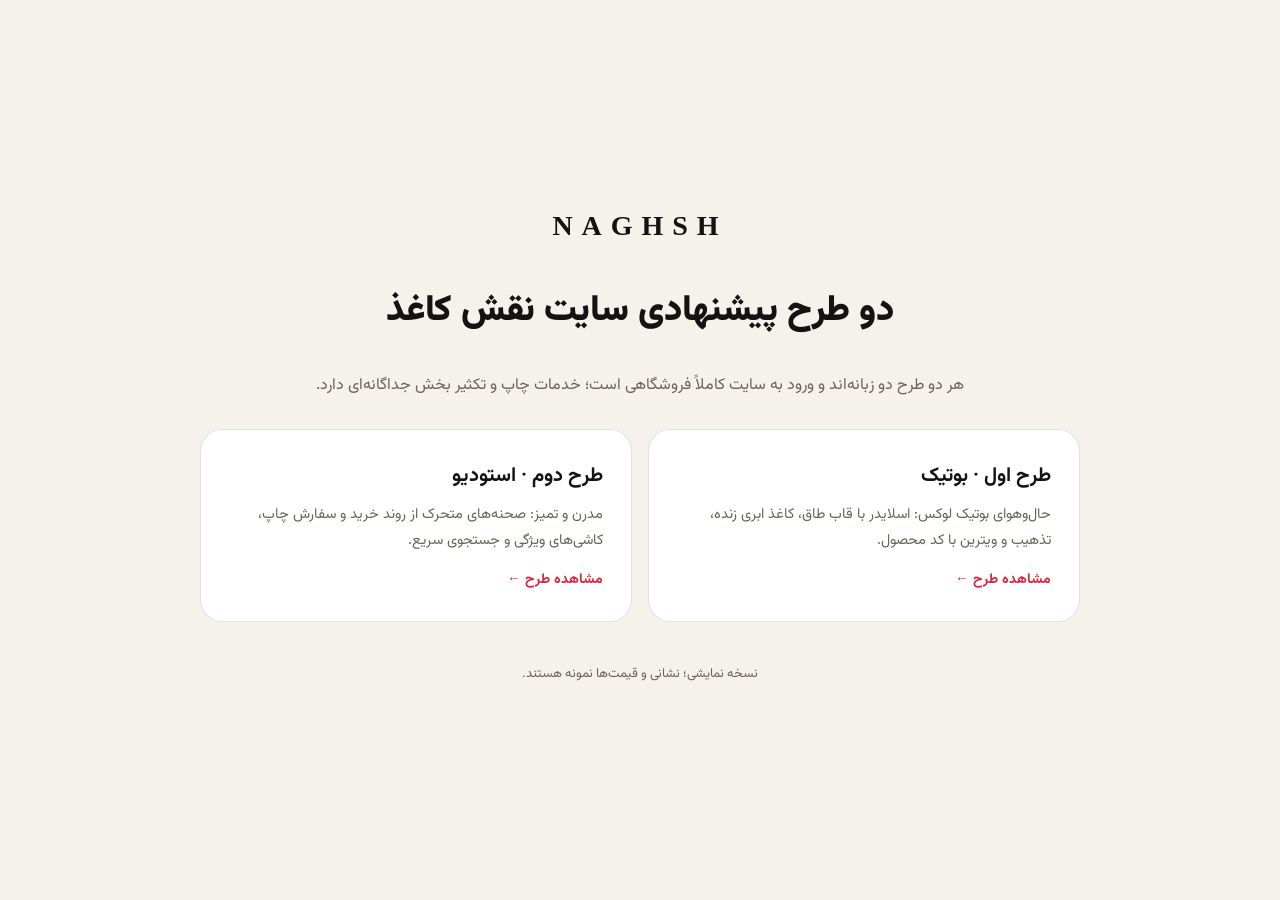
==== index.html @ 809c49b6 "Add NAGHSH website demo: two design directions Shop-first bilingual storefront in two versions, with" ====
<!doctype html>
<html lang="fa" dir="rtl">
<head>
<meta charset="utf-8">
<meta name="viewport" content="width=device-width, initial-scale=1">
<title>NAGHSH · دو طرح پیشنهادی</title>
<link rel="stylesheet" href="https://fonts.googleapis.com/css2?family=Vazirmatn:wght@400;700;900&display=swap">
<style>
:root{--bg:#F5F2EC;--ink:#141312;--ink-2:#6A645B;--line:rgba(20,19,18,.12);--red:#D7263D;--card:#fff}
@media (prefers-color-scheme:dark){:root{--bg:#12110F;--ink:#F2EEE7;--ink-2:#ABA398;--line:rgba(242,238,231,.12);--card:#1A1815}}
*{box-sizing:border-box}
body{margin:0;background:var(--bg);color:var(--ink);font-family:Vazirmatn,Tahoma,sans-serif;line-height:1.8;min-height:100vh;display:grid;place-items:center;padding:40px 16px}
main{width:min(880px,100%);display:grid;gap:28px}
.logo{font-family:Georgia,serif;font-weight:700;letter-spacing:.32em;font-size:28px;direction:ltr;text-align:center}
h1{margin:0;text-align:center;font-size:clamp(24px,4vw,36px);font-weight:900}
p.lede{margin:0;text-align:center;color:var(--ink-2)}
.cards{display:grid;grid-template-columns:1fr 1fr;gap:16px}
a.card{display:grid;gap:8px;padding:28px;border-radius:22px;background:var(--card);border:1px solid var(--line);color:inherit;text-decoration:none;transition:transform .2s,border-color .2s}
a.card:hover{transform:translateY(-3px);border-color:var(--red)}
a.card b{font-size:20px}
a.card span{color:var(--ink-2);font-size:14.5px}
a.card i{font-style:normal;color:var(--red);font-weight:700;font-size:14px;margin-top:6px}
.note{text-align:center;color:var(--ink-2);font-size:13px}
@media (max-width:640px){.cards{grid-template-columns:1fr}}
</style>
</head>
<body>
<main>
  <div class="logo">NAGHSH</div>
  <h1>دو طرح پیشنهادی سایت نقش کاغذ</h1>
  <p class="lede">هر دو طرح دو زبانه‌اند و ورود به سایت کاملاً فروشگاهی است؛ خدمات چاپ و تکثیر بخش جداگانه‌ای دارد.</p>
  <div class="cards">
    <a class="card" href="kaghazineh.html"><b>طرح اول · بوتیک</b><span>حال‌وهوای بوتیک لوکس: اسلایدر با قاب طاق، کاغذ ابری زنده، تذهیب و ویترین با کد محصول.</span><i>مشاهده طرح ←</i></a>
    <a class="card" href="naghsh-studio.html"><b>طرح دوم · استودیو</b><span>مدرن و تمیز: صحنه‌های متحرک از روند خرید و سفارش چاپ، کاشی‌های ویژگی و جستجوی سریع.</span><i>مشاهده طرح ←</i></a>
  </div>
  <p class="note">نسخه نمایشی؛ نشانی و قیمت‌ها نمونه هستند.</p>
</main>
</body>
</html>
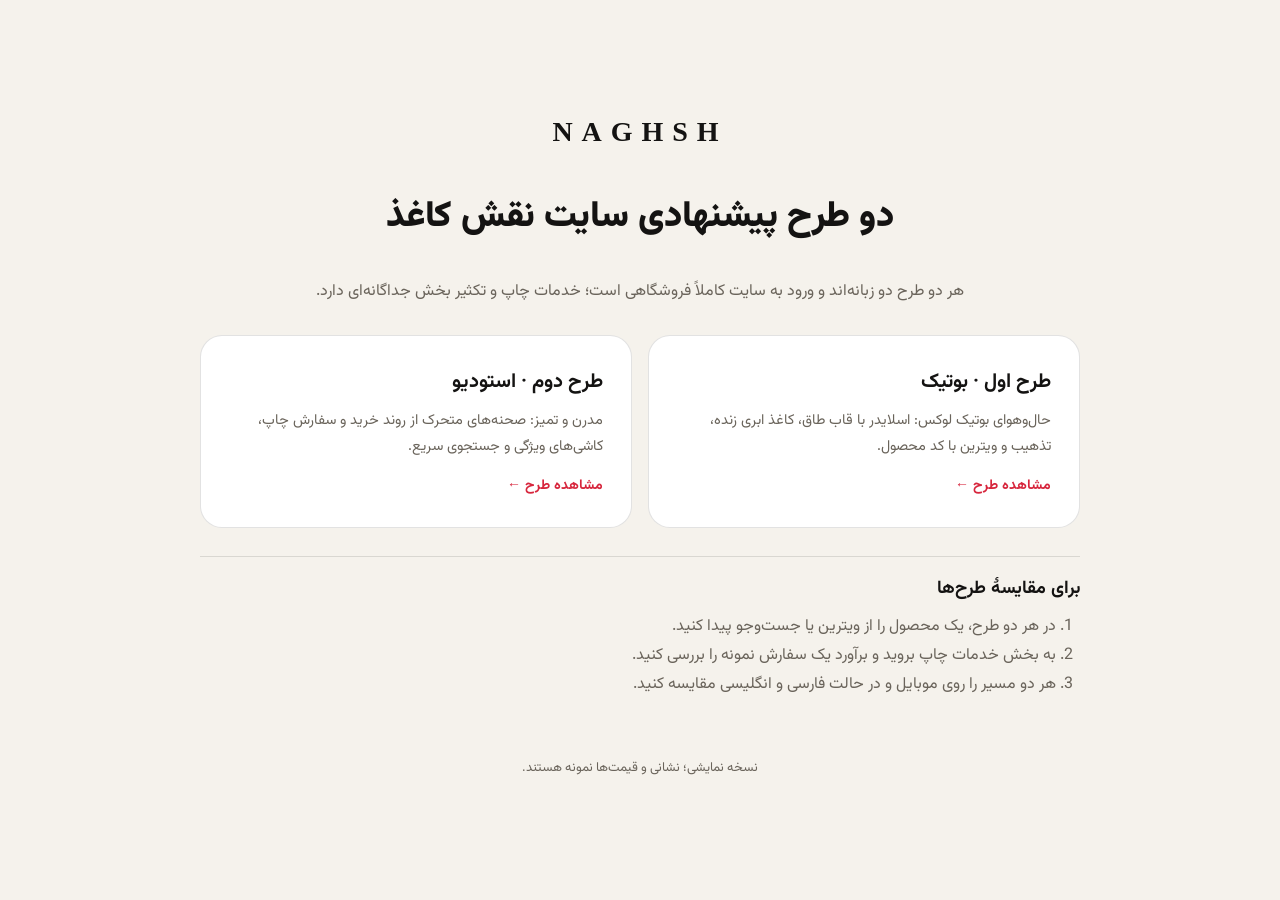
==== commit bebcd969: "Document both Naghsh concepts and improve the comparison landing page" ====
--- a/index.html
+++ b/index.html
@@ -3,6 +3,7 @@
 <head>
 <meta charset="utf-8">
 <meta name="viewport" content="width=device-width, initial-scale=1">
+<meta name="description" content="مقایسهٔ دو طرح پیشنهادی فروشگاه کاغذ و نوشت‌افزار نقش؛ دموی فروشگاه و خدمات چاپ.">
 <title>NAGHSH · دو طرح پیشنهادی</title>
 <link rel="stylesheet" href="https://fonts.googleapis.com/css2?family=Vazirmatn:wght@400;700;900&display=swap">
 <style>
@@ -16,10 +17,13 @@
 p.lede{margin:0;text-align:center;color:var(--ink-2)}
 .cards{display:grid;grid-template-columns:1fr 1fr;gap:16px}
 a.card{display:grid;gap:8px;padding:28px;border-radius:22px;background:var(--card);border:1px solid var(--line);color:inherit;text-decoration:none;transition:transform .2s,border-color .2s}
+a.card:focus-visible{outline:3px solid var(--red);outline-offset:4px}
 a.card:hover{transform:translateY(-3px);border-color:var(--red)}
+@media (prefers-reduced-motion:reduce){a.card{transition:none}a.card:hover{transform:none}}
 a.card b{font-size:20px}
 a.card span{color:var(--ink-2);font-size:14.5px}
 a.card i{font-style:normal;color:var(--red);font-weight:700;font-size:14px;margin-top:6px}
+.review{border-block-start:1px solid var(--line);padding-block:16px}.review h2{font-size:18px;margin:0 0 8px}.review ol{margin:0;padding-inline-start:24px;color:var(--ink-2)}
 .note{text-align:center;color:var(--ink-2);font-size:13px}
 @media (max-width:640px){.cards{grid-template-columns:1fr}}
 </style>
@@ -33,6 +37,14 @@
     <a class="card" href="kaghazineh.html"><b>طرح اول · بوتیک</b><span>حال‌وهوای بوتیک لوکس: اسلایدر با قاب طاق، کاغذ ابری زنده، تذهیب و ویترین با کد محصول.</span><i>مشاهده طرح ←</i></a>
     <a class="card" href="naghsh-studio.html"><b>طرح دوم · استودیو</b><span>مدرن و تمیز: صحنه‌های متحرک از روند خرید و سفارش چاپ، کاشی‌های ویژگی و جستجوی سریع.</span><i>مشاهده طرح ←</i></a>
   </div>
+  <section class="review" aria-labelledby="review-title">
+    <h2 id="review-title">برای مقایسهٔ طرح‌ها</h2>
+    <ol>
+      <li>در هر دو طرح، یک محصول را از ویترین یا جست‌وجو پیدا کنید.</li>
+      <li>به بخش خدمات چاپ بروید و برآورد یک سفارش نمونه را بررسی کنید.</li>
+      <li>هر دو مسیر را روی موبایل و در حالت فارسی و انگلیسی مقایسه کنید.</li>
+    </ol>
+  </section>
   <p class="note">نسخه نمایشی؛ نشانی و قیمت‌ها نمونه هستند.</p>
 </main>
 </body>
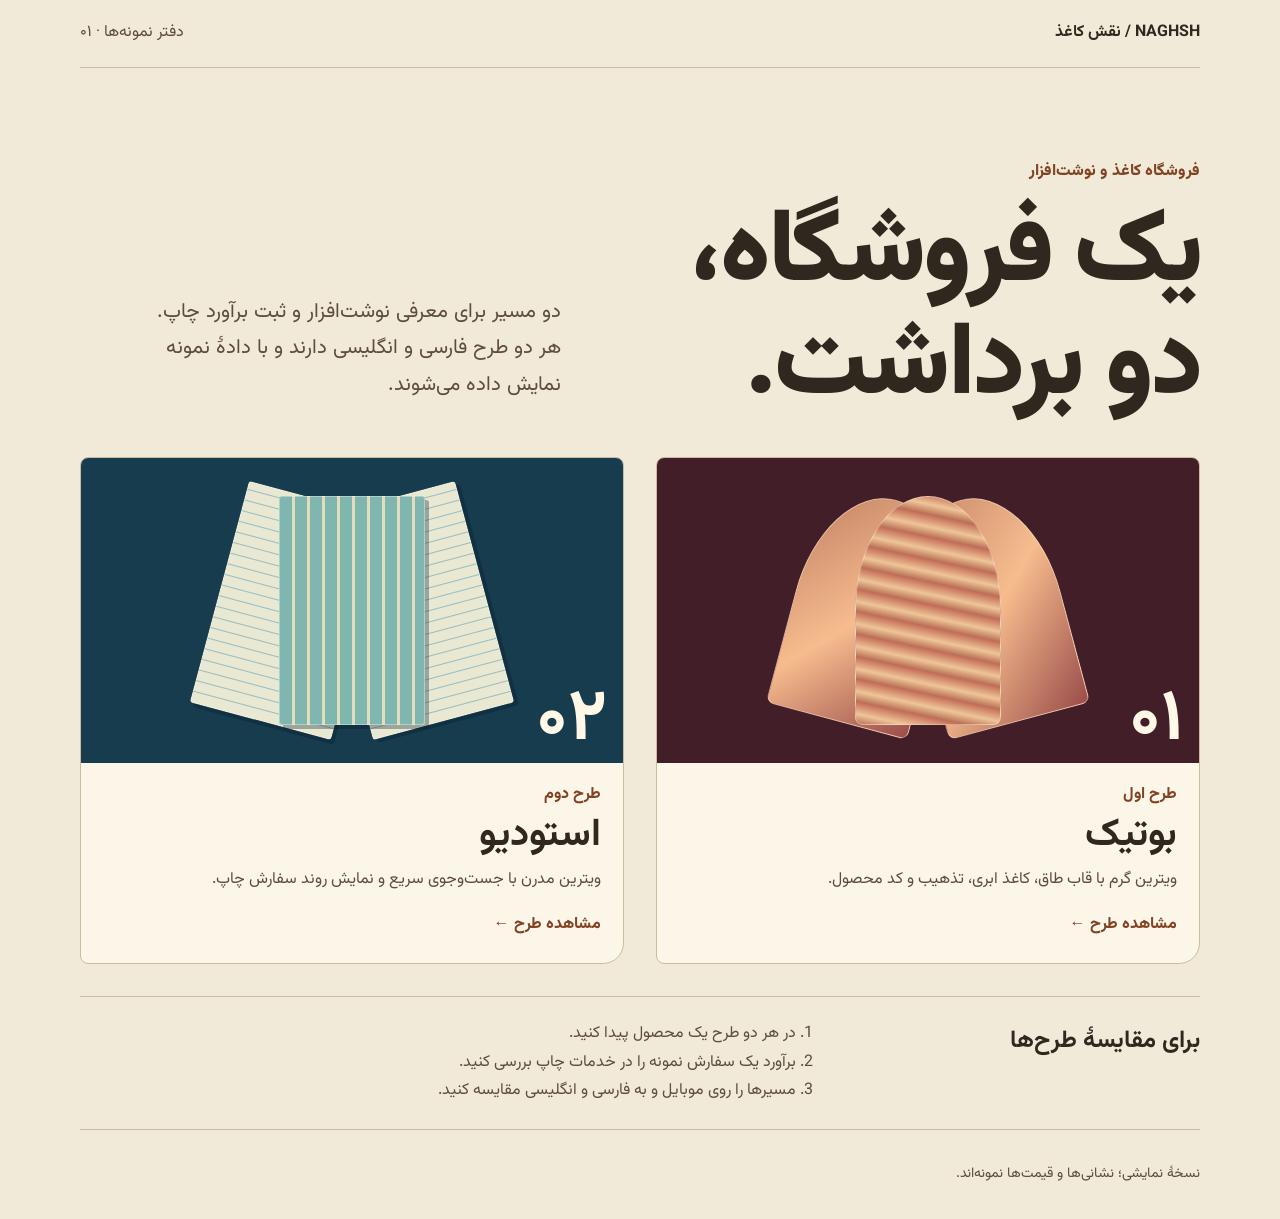
==== commit ce145add: "Redesign project website and unify typography with Vazirmatn" ====
--- a/index.html
+++ b/index.html
@@ -1,51 +1,10 @@
 <!doctype html>
-<html lang="fa" dir="rtl">
-<head>
-<meta charset="utf-8">
-<meta name="viewport" content="width=device-width, initial-scale=1">
-<meta name="description" content="مقایسهٔ دو طرح پیشنهادی فروشگاه کاغذ و نوشت‌افزار نقش؛ دموی فروشگاه و خدمات چاپ.">
-<title>NAGHSH · دو طرح پیشنهادی</title>
-<link rel="stylesheet" href="https://fonts.googleapis.com/css2?family=Vazirmatn:wght@400;700;900&display=swap">
-<style>
-:root{--bg:#F5F2EC;--ink:#141312;--ink-2:#6A645B;--line:rgba(20,19,18,.12);--red:#D7263D;--card:#fff}
-@media (prefers-color-scheme:dark){:root{--bg:#12110F;--ink:#F2EEE7;--ink-2:#ABA398;--line:rgba(242,238,231,.12);--card:#1A1815}}
-*{box-sizing:border-box}
-body{margin:0;background:var(--bg);color:var(--ink);font-family:Vazirmatn,Tahoma,sans-serif;line-height:1.8;min-height:100vh;display:grid;place-items:center;padding:40px 16px}
-main{width:min(880px,100%);display:grid;gap:28px}
-.logo{font-family:Georgia,serif;font-weight:700;letter-spacing:.32em;font-size:28px;direction:ltr;text-align:center}
-h1{margin:0;text-align:center;font-size:clamp(24px,4vw,36px);font-weight:900}
-p.lede{margin:0;text-align:center;color:var(--ink-2)}
-.cards{display:grid;grid-template-columns:1fr 1fr;gap:16px}
-a.card{display:grid;gap:8px;padding:28px;border-radius:22px;background:var(--card);border:1px solid var(--line);color:inherit;text-decoration:none;transition:transform .2s,border-color .2s}
-a.card:focus-visible{outline:3px solid var(--red);outline-offset:4px}
-a.card:hover{transform:translateY(-3px);border-color:var(--red)}
-@media (prefers-reduced-motion:reduce){a.card{transition:none}a.card:hover{transform:none}}
-a.card b{font-size:20px}
-a.card span{color:var(--ink-2);font-size:14.5px}
-a.card i{font-style:normal;color:var(--red);font-weight:700;font-size:14px;margin-top:6px}
-.review{border-block-start:1px solid var(--line);padding-block:16px}.review h2{font-size:18px;margin:0 0 8px}.review ol{margin:0;padding-inline-start:24px;color:var(--ink-2)}
-.note{text-align:center;color:var(--ink-2);font-size:13px}
-@media (max-width:640px){.cards{grid-template-columns:1fr}}
-</style>
-</head>
-<body>
-<main>
-  <div class="logo">NAGHSH</div>
-  <h1>دو طرح پیشنهادی سایت نقش کاغذ</h1>
-  <p class="lede">هر دو طرح دو زبانه‌اند و ورود به سایت کاملاً فروشگاهی است؛ خدمات چاپ و تکثیر بخش جداگانه‌ای دارد.</p>
-  <div class="cards">
-    <a class="card" href="kaghazineh.html"><b>طرح اول · بوتیک</b><span>حال‌وهوای بوتیک لوکس: اسلایدر با قاب طاق، کاغذ ابری زنده، تذهیب و ویترین با کد محصول.</span><i>مشاهده طرح ←</i></a>
-    <a class="card" href="naghsh-studio.html"><b>طرح دوم · استودیو</b><span>مدرن و تمیز: صحنه‌های متحرک از روند خرید و سفارش چاپ، کاشی‌های ویژگی و جستجوی سریع.</span><i>مشاهده طرح ←</i></a>
-  </div>
-  <section class="review" aria-labelledby="review-title">
-    <h2 id="review-title">برای مقایسهٔ طرح‌ها</h2>
-    <ol>
-      <li>در هر دو طرح، یک محصول را از ویترین یا جست‌وجو پیدا کنید.</li>
-      <li>به بخش خدمات چاپ بروید و برآورد یک سفارش نمونه را بررسی کنید.</li>
-      <li>هر دو مسیر را روی موبایل و در حالت فارسی و انگلیسی مقایسه کنید.</li>
-    </ol>
-  </section>
-  <p class="note">نسخه نمایشی؛ نشانی و قیمت‌ها نمونه هستند.</p>
-</main>
-</body>
-</html>
+<html lang="fa" dir="rtl"><head><meta charset="utf-8"><meta name="viewport" content="width=device-width,initial-scale=1"><meta name="description" content="مقایسهٔ دو طرح پیشنهادی فروشگاه نقش کاغذ"><title>نقش کاغذ | دو طرح پیشنهادی</title><link rel="stylesheet" href="concepts.css"></head>
+<body><main>
+<header class="mast"><strong>NAGHSH<span aria-hidden="true"> / </span>نقش کاغذ</strong><span>دفتر نمونه‌ها · ۰۱</span></header>
+<div class="intro"><div><p class="eyebrow">فروشگاه کاغذ و نوشت‌افزار</p><h1>یک فروشگاه،<br>دو برداشت.</h1></div><p>دو مسیر برای معرفی نوشت‌افزار و ثبت برآورد چاپ. هر دو طرح فارسی و انگلیسی دارند و با دادهٔ نمونه نمایش داده می‌شوند.</p></div>
+<section class="designs" aria-label="طرح‌های پیشنهادی">
+<a class="design boutique" href="kaghazineh.html"><div class="art" aria-hidden="true"><i></i><i></i><i></i><strong>۰۱</strong></div><div class="desc"><span>طرح اول</span><h2>بوتیک</h2><p>ویترین گرم با قاب طاق، کاغذ ابری، تذهیب و کد محصول.</p><b>مشاهده طرح ←</b></div></a>
+<a class="design studio" href="naghsh-studio.html"><div class="art" aria-hidden="true"><i></i><i></i><i></i><strong>۰۲</strong></div><div class="desc"><span>طرح دوم</span><h2>استودیو</h2><p>ویترین مدرن با جست‌وجوی سریع و نمایش روند سفارش چاپ.</p><b>مشاهده طرح ←</b></div></a></section>
+<section class="review" aria-labelledby="review-title"><h2 id="review-title">برای مقایسهٔ طرح‌ها</h2><ol><li>در هر دو طرح یک محصول پیدا کنید.</li><li>برآورد یک سفارش نمونه را در خدمات چاپ بررسی کنید.</li><li>مسیرها را روی موبایل و به فارسی و انگلیسی مقایسه کنید.</li></ol></section>
+<footer>نسخهٔ نمایشی؛ نشانی‌ها و قیمت‌ها نمونه‌اند.</footer></main></body></html>
--- a/concepts.css
+++ b/concepts.css
@@ -0,0 +1,16 @@
+@font-face{font-family:Vazirmatn;src:url(fonts/Vazirmatn.woff2) format("woff2");font-weight:100 900;font-display:swap}
+:root{color-scheme:light dark;--page:#f1ead8;--paper:#fbf6e8;--text:#30271e;--muted:#5e4d3e;--line:#cbbb9f;--accent:#804323;font-family:Vazirmatn,sans-serif}
+@media(prefers-color-scheme:dark){:root{--page:#1d1712;--paper:#2a2019;--text:#fff2d7;--muted:#e0c6ac;--line:#6f5947;--accent:#ffb479}}
+*{box-sizing:border-box}body{margin:0;background:var(--page);color:var(--text);line-height:1.8}main{width:min(1120px,100% - 2rem);margin:auto}
+.mast{display:flex;justify-content:space-between;gap:.8rem;border-block-end:1px solid var(--line);padding:1.2rem 0;color:var(--muted)}
+.mast strong{color:var(--text)}.intro{display:grid;grid-template-columns:1fr .78fr;align-items:end;gap:1.4rem;padding:clamp(2.2rem,7vw,6rem) 0 2rem}
+.eyebrow{color:var(--accent);font-weight:800;margin:0 0 .8rem}h1{font-size:clamp(2.9rem,8vw,7rem);line-height:1.1;margin:0;letter-spacing:-.025em;font-weight:880}.intro>p{max-width:34ch;font-size:clamp(1rem,2vw,1.28rem);color:var(--muted)}
+.designs{display:grid;grid-template-columns:1fr 1fr;gap:clamp(1rem,3vw,2rem)}.design{display:block;text-decoration:none;color:inherit;background:var(--paper);border:1px solid var(--line);overflow:hidden;border-radius:8px 8px 21px 8px}.design:focus-visible{outline:3px solid var(--accent);outline-offset:4px}.design:hover .art i{transform:translateY(-6px) rotate(var(--rot))}
+.art{height:clamp(145px,26vw,305px);position:relative;overflow:hidden;display:grid;place-items:center}.art strong{position:absolute;inset-block-end:.3rem;inset-inline-start:1rem;font-size:4.5rem;line-height:1;color:#fff8e7}.art i{position:absolute;width:27%;height:75%;border:1px solid #fff8e760;transform:rotate(var(--rot));transition:transform .2s ease}
+.art i:first-child{inset-inline-start:25%;--rot:-15deg}.art i:nth-child(2){--rot:0deg;z-index:1}.art i:nth-child(3){inset-inline-end:25%;--rot:15deg}
+.boutique .art{background:#411e28}.boutique i{background:linear-gradient(135deg,#c38165,#f6bc8e 52%,#9b4d4a);border-radius:50% 50% 8px 8px;background-size:100% 100%}.boutique i:nth-child(2){background:repeating-linear-gradient(12deg,#b96e55,#eec598 10px,#c46d58 22px)}
+.studio .art{background:#173c4e}.studio i{background:repeating-linear-gradient(0deg,#e8e8d3,#e8e8d3 10px,#98bcc1 10px,#98bcc1 11px);border-radius:3px;box-shadow:4px 4px 0 #071c2b55}.studio i:nth-child(2){background:repeating-linear-gradient(90deg,#80b6b0,#80b6b0 12px,#e4ddbc 12px,#e4ddbc 15px)}
+.desc{padding:1.15rem 1.4rem 1.5rem}.desc span,.desc b{color:var(--accent);font-weight:750}.desc h2{margin:.15rem 0;font-size:clamp(1.6rem,3vw,2.5rem);line-height:1.25}.desc p{color:var(--muted);margin:.35rem 0 1rem}
+.review{margin-block:2rem;padding-block:1.4rem;border-block:1px solid var(--line);display:grid;grid-template-columns:1fr 2fr;gap:1rem}.review h2,.review ol{margin:0}.review ol{padding-inline-start:1.25rem;color:var(--muted)}
+footer{color:var(--muted);font-size:.88rem;margin-block:1.2rem 2rem}@media(max-width:620px){.intro,.designs,.review{grid-template-columns:1fr}}
+@media(prefers-reduced-motion:reduce){.art i{transition:none}.design:hover .art i{transform:rotate(var(--rot))}}
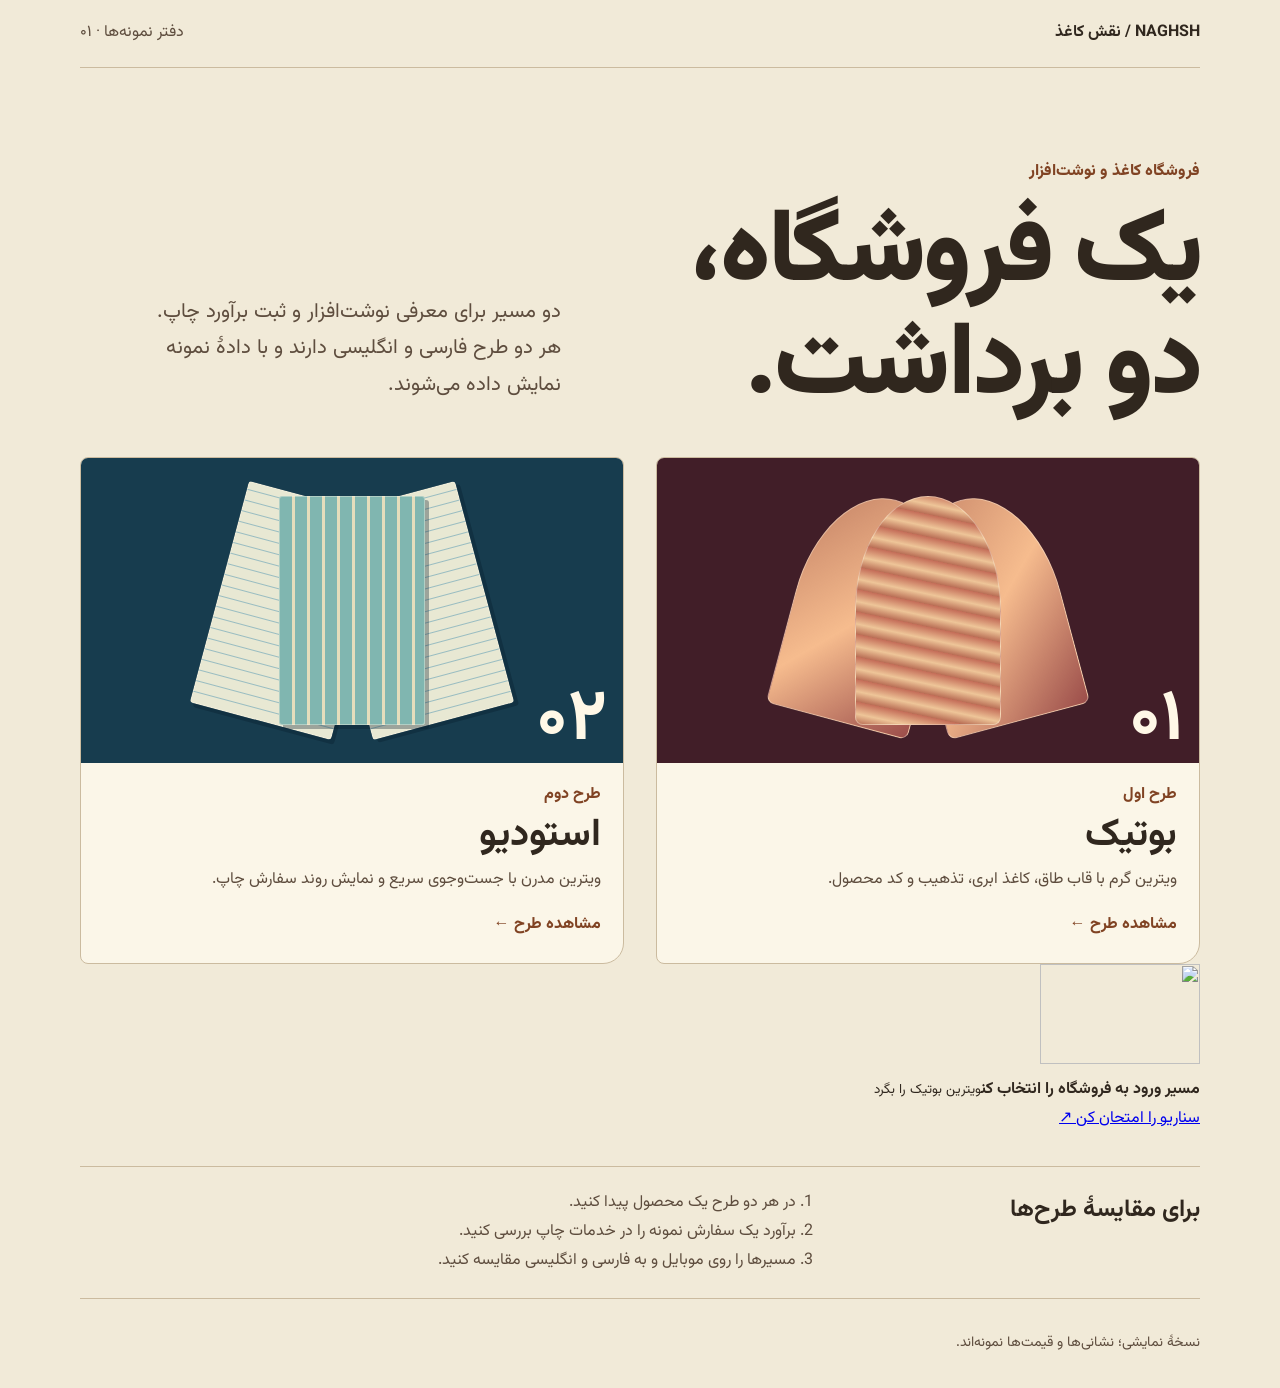
==== commit 5650bec0: "Add the interactive project case to the landing page" ====
--- a/index.html
+++ b/index.html
@@ -1,10 +1,15 @@
 <!doctype html>
-<html lang="fa" dir="rtl"><head><meta charset="utf-8"><meta name="viewport" content="width=device-width,initial-scale=1"><meta name="description" content="مقایسهٔ دو طرح پیشنهادی فروشگاه نقش کاغذ"><title>نقش کاغذ | دو طرح پیشنهادی</title><link rel="stylesheet" href="concepts.css"></head>
+<html lang="fa" dir="rtl"><head><meta charset="utf-8"><meta name="viewport" content="width=device-width,initial-scale=1"><meta name="description" content="مقایسهٔ دو طرح پیشنهادی فروشگاه نقش کاغذ"><title>نقش کاغذ | دو طرح پیشنهادی</title><link rel="stylesheet" href="concepts.css"><link rel="stylesheet" href="/assets/studio-mark.css"></head>
 <body><main>
 <header class="mast"><strong>NAGHSH<span aria-hidden="true"> / </span>نقش کاغذ</strong><span>دفتر نمونه‌ها · ۰۱</span></header>
 <div class="intro"><div><p class="eyebrow">فروشگاه کاغذ و نوشت‌افزار</p><h1>یک فروشگاه،<br>دو برداشت.</h1></div><p>دو مسیر برای معرفی نوشت‌افزار و ثبت برآورد چاپ. هر دو طرح فارسی و انگلیسی دارند و با دادهٔ نمونه نمایش داده می‌شوند.</p></div>
 <section class="designs" aria-label="طرح‌های پیشنهادی">
 <a class="design boutique" href="kaghazineh.html"><div class="art" aria-hidden="true"><i></i><i></i><i></i><strong>۰۱</strong></div><div class="desc"><span>طرح اول</span><h2>بوتیک</h2><p>ویترین گرم با قاب طاق، کاغذ ابری، تذهیب و کد محصول.</p><b>مشاهده طرح ←</b></div></a>
 <a class="design studio" href="naghsh-studio.html"><div class="art" aria-hidden="true"><i></i><i></i><i></i><strong>۰۲</strong></div><div class="desc"><span>طرح دوم</span><h2>استودیو</h2><p>ویترین مدرن با جست‌وجوی سریع و نمایش روند سفارش چاپ.</p><b>مشاهده طرح ←</b></div></a></section>
+<aside class="studio-project-entry" style="--entry-color:#ffd1a7">
+  <img src="/assets/thumbs/showcase-naghsh-demo.webp" alt="" width="160" height="100" loading="lazy" decoding="async">
+  <div><strong>مسیر ورود به فروشگاه را انتخاب کن</strong><small>ویترین بوتیک را بگرد</small></div>
+  <a href="/playground/?project=naghsh-demo&amp;lang=fa">سناریو را امتحان کن ↗</a>
+</aside>
 <section class="review" aria-labelledby="review-title"><h2 id="review-title">برای مقایسهٔ طرح‌ها</h2><ol><li>در هر دو طرح یک محصول پیدا کنید.</li><li>برآورد یک سفارش نمونه را در خدمات چاپ بررسی کنید.</li><li>مسیرها را روی موبایل و به فارسی و انگلیسی مقایسه کنید.</li></ol></section>
 <footer>نسخهٔ نمایشی؛ نشانی‌ها و قیمت‌ها نمونه‌اند.</footer></main></body></html>
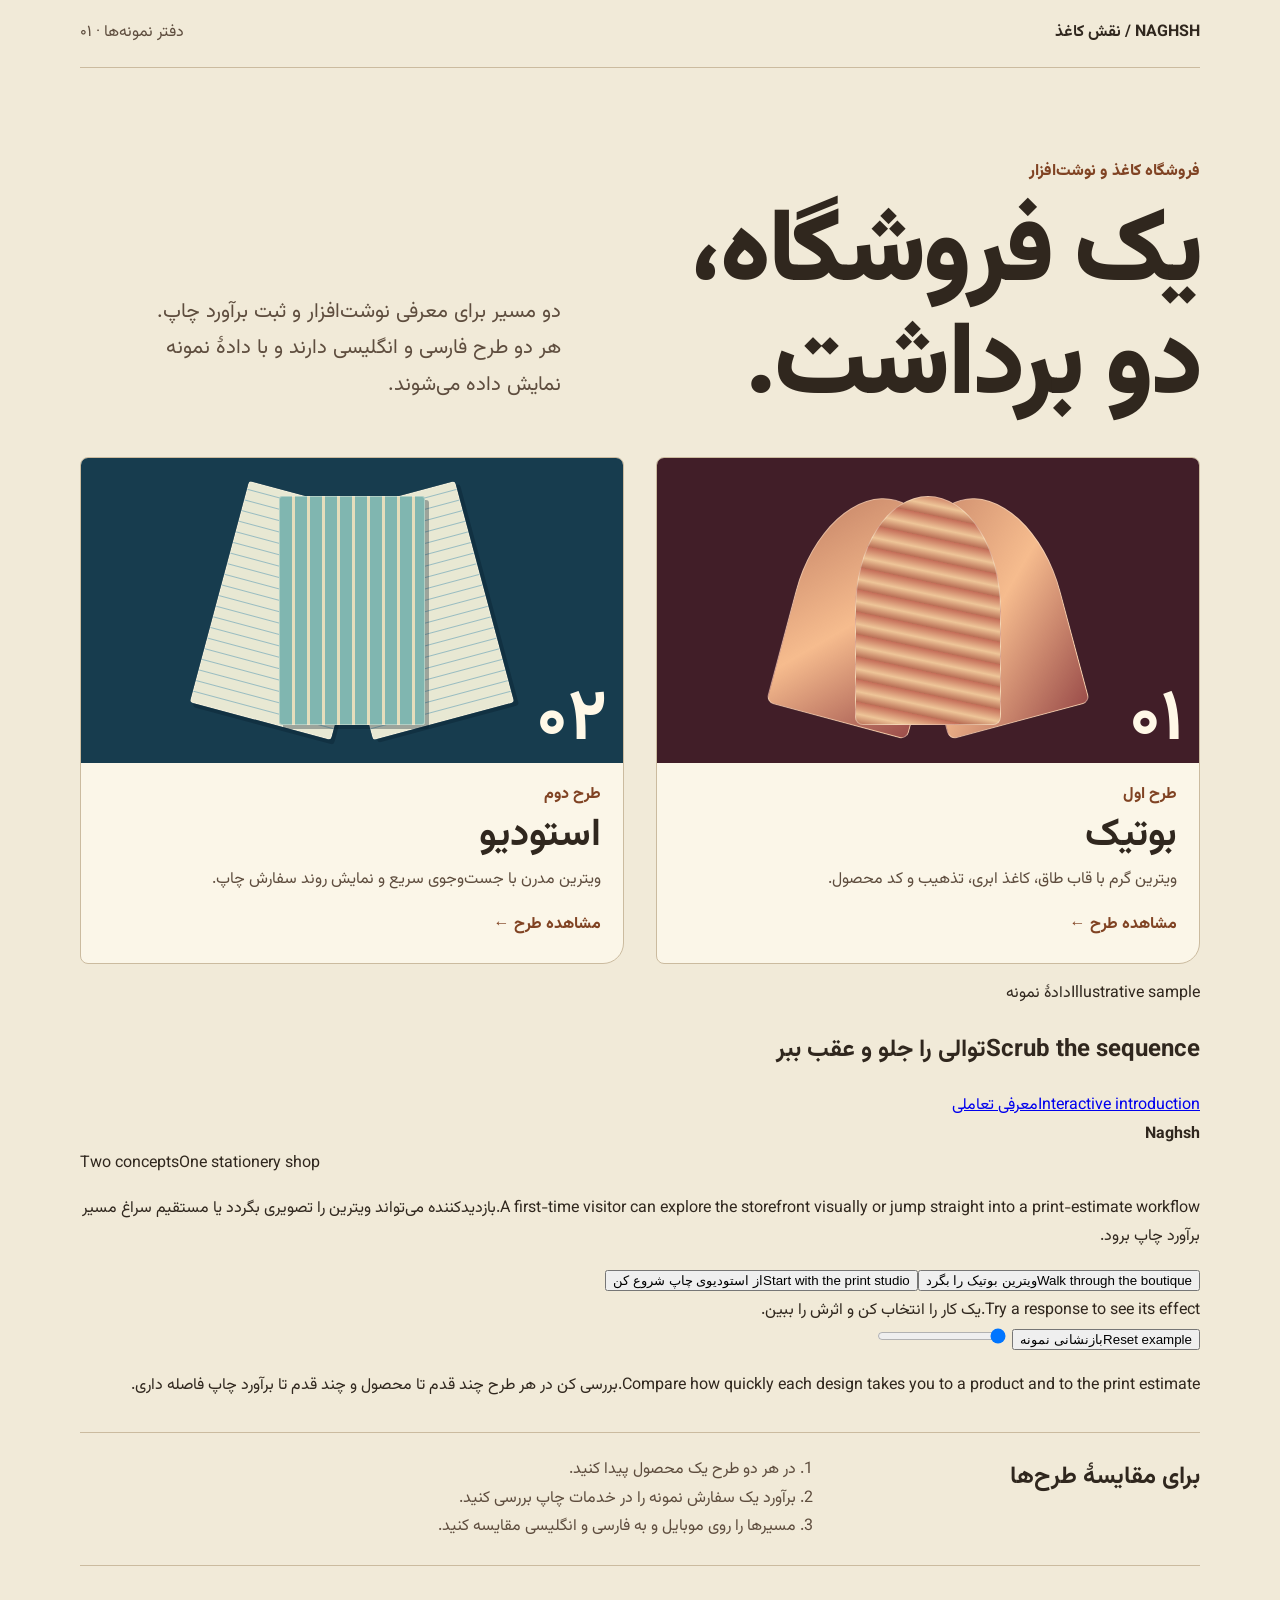
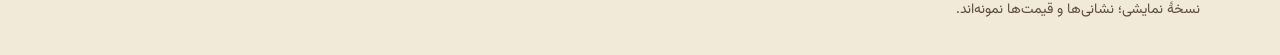
==== commit 05261f8e: "Give the standalone project its own interactive introduction" ====
--- a/index.html
+++ b/index.html
@@ -1,15 +1,36 @@
 <!doctype html>
-<html lang="fa" dir="rtl"><head><meta charset="utf-8"><meta name="viewport" content="width=device-width,initial-scale=1"><meta name="description" content="مقایسهٔ دو طرح پیشنهادی فروشگاه نقش کاغذ"><title>نقش کاغذ | دو طرح پیشنهادی</title><link rel="stylesheet" href="concepts.css"><link rel="stylesheet" href="/assets/studio-mark.css"></head>
+<html lang="fa" dir="rtl"><head><meta charset="utf-8"><meta name="viewport" content="width=device-width,initial-scale=1"><meta name="description" content="مقایسهٔ دو طرح پیشنهادی فروشگاه نقش کاغذ"><title>نقش کاغذ | دو طرح پیشنهادی</title><link rel="stylesheet" href="concepts.css"><link rel="stylesheet" href="/assets/studio-mark.css"><link rel="stylesheet" href="/assets/portfolio/embed.css"><script defer src="/assets/portfolio/exhibit.js"></script></head>
 <body><main>
 <header class="mast"><strong>NAGHSH<span aria-hidden="true"> / </span>نقش کاغذ</strong><span>دفتر نمونه‌ها · ۰۱</span></header>
 <div class="intro"><div><p class="eyebrow">فروشگاه کاغذ و نوشت‌افزار</p><h1>یک فروشگاه،<br>دو برداشت.</h1></div><p>دو مسیر برای معرفی نوشت‌افزار و ثبت برآورد چاپ. هر دو طرح فارسی و انگلیسی دارند و با دادهٔ نمونه نمایش داده می‌شوند.</p></div>
 <section class="designs" aria-label="طرح‌های پیشنهادی">
 <a class="design boutique" href="kaghazineh.html"><div class="art" aria-hidden="true"><i></i><i></i><i></i><strong>۰۱</strong></div><div class="desc"><span>طرح اول</span><h2>بوتیک</h2><p>ویترین گرم با قاب طاق، کاغذ ابری، تذهیب و کد محصول.</p><b>مشاهده طرح ←</b></div></a>
 <a class="design studio" href="naghsh-studio.html"><div class="art" aria-hidden="true"><i></i><i></i><i></i><strong>۰۲</strong></div><div class="desc"><span>طرح دوم</span><h2>استودیو</h2><p>ویترین مدرن با جست‌وجوی سریع و نمایش روند سفارش چاپ.</p><b>مشاهده طرح ←</b></div></a></section>
-<aside class="studio-project-entry" style="--entry-color:#ffd1a7">
-  <img src="/assets/thumbs/showcase-naghsh-demo.webp" alt="" width="160" height="100" loading="lazy" decoding="async">
-  <div><strong>مسیر ورود به فروشگاه را انتخاب کن</strong><small>ویترین بوتیک را بگرد</small></div>
-  <a href="/playground/?project=naghsh-demo&amp;lang=fa">سناریو را امتحان کن ↗</a>
-</aside>
+<div class="atlas-embedded" data-motif="film" style="--exhibit-hue:17"><section class="exhibit-studio" id="portfolio-example" data-project="naghsh-demo" data-motif="film" data-state="0" aria-labelledby="portfolio-example-title">
+    <div class="exhibit-studio-head"><div><p class="exhibit-kicker"><span class="pf-en" lang="en">Illustrative sample</span><span class="pf-fa" lang="fa">دادهٔ نمونه</span></p><h2 id="portfolio-example-title"><span class="pf-en" lang="en">Scrub the sequence</span><span class="pf-fa" lang="fa">توالی را جلو و عقب ببر</span></h2></div>
+       <a href="/projects/guide/naghsh-demo/"><span class="pf-en" lang="en">Interactive introduction</span><span class="pf-fa" lang="fa">معرفی تعاملی</span> <i class="exhibit-arrow" aria-hidden="true"></i></a></div>
+    <div class="exhibit-lab">
+      <div class="stage-picture" aria-hidden="true">
+        <div class="stage-sign"><i></i><i></i><i></i><strong dir="ltr">Naghsh</strong></div>
+
+        <div class="stage-track" dir="ltr"></div>
+        <div class="stage-evidence" dir="ltr"><span dir="auto">Two concepts</span><span dir="auto">One stationery shop</span></div>
+      </div>
+      <div class="stage-work">
+        <p><span class="pf-en" lang="en">A first-time visitor can explore the storefront visually or jump straight into a print-estimate workflow.</span><span class="pf-fa" lang="fa">بازدیدکننده می‌تواند ویترین را تصویری بگردد یا مستقیم سراغ مسیر برآورد چاپ برود.</span></p>
+        <div class="stage-actions" role="group" aria-label="Example controls / کنترل‌های نمونه">
+          <button type="button" data-stage="1" aria-pressed="false"><span class="pf-en" lang="en">Walk through the boutique</span><span class="pf-fa" lang="fa">ویترین بوتیک را بگرد</span><i class="exhibit-arrow" aria-hidden="true"></i></button><button type="button" data-stage="2" aria-pressed="false"><span class="pf-en" lang="en">Start with the print studio</span><span class="pf-fa" lang="fa">از استودیوی چاپ شروع کن</span><i class="exhibit-arrow" aria-hidden="true"></i></button>
+        </div>
+        <output class="stage-result" aria-live="polite"><span class="pf-en" lang="en">Try a response to see its effect.</span><span class="pf-fa" lang="fa">یک کار را انتخاب کن و اثرش را ببین.</span></output>
+        <div class="stage-foot">
+          <button type="button" data-stage="0" aria-pressed="true"><span class="pf-en" lang="en">Reset example</span><span class="pf-fa" lang="fa">بازنشانی نمونه</span></button>
+          <input type="range" min="0" max="2" value="0" step="1" aria-label="Example position / مرحلهٔ نمونه">
+        </div>
+      </div>
+    </div>
+   </section>
+    <p class="exhibit-takeaway"><span class="pf-en" lang="en">Compare how quickly each design takes you to a product and to the print estimate.</span><span class="pf-fa" lang="fa">بررسی کن در هر طرح چند قدم تا محصول و چند قدم تا برآورد چاپ فاصله داری.</span></p>
+    <script type="application/json" data-embed-project>{"entries":[{"id":"naghsh-demo","group":"showcase","motif":"film","color":"#ffd1a7","title":["Choose the route through the shop","مسیر ورود به فروشگاه را انتخاب کن"],"brief":["A first-time visitor can explore the storefront visually or jump straight into a print-estimate workflow.","بازدیدکننده می‌تواند ویترین را تصویری بگردد یا مستقیم سراغ مسیر برآورد چاپ برود."],"actions":[["Walk through the boutique","ویترین بوتیک را بگرد"],["Start with the print studio","از استودیوی چاپ شروع کن"]],"outcomes":[["The boutique puts the products and material first.","در طراحی بوتیک، محصول و جنس مواد اول دیده می‌شود."],["The studio leads with search and the steps of a custom print order.","طراحی استودیو جست‌وجو و مراحل سفارش چاپ را جلو می‌آورد."]],"evidence":[["Two concepts","One stationery shop"],["Boutique","Materials","Products"],["Studio","Search","Print estimate"]],"name":"Naghsh","kicker":["Storefront concept","طرح فروشگاه"],"intro":["Two storefront design directions for one stationery brand, presented as a side-by-side demo.","دو مسیر طراحی برای یک برند لوازم‌التحریر، در قالب دموی قابل مقایسه."],"hint":["Compare the two design directions on a phone-sized viewport. Focus on how quickly the visitor can find a collection.","هر دو مسیر طراحی را در اندازهٔ موبایل مقایسه کنید و ببینید بازدیدکننده چقدر سریع مجموعه‌ها را پیدا می‌کند."],"site":"/naghsh-demo/","source":"https://github.com/mrzroot/naghsh-demo","layout":"editor","hue":17,"image":"/assets/thumbs/showcase-naghsh-demo.webp"}],"labels":{"map":["Project Atlas","اطلس پروژه‌ها"],"mapIntro":["Four ways to explore the projects. Choose a project to see what it does and open its interactive introduction.","چهار مسیر برای گشتن میان پروژه‌ها. یکی را انتخاب کن تا ببینی چه کار می‌کند و معرفی تعاملی‌اش را باز کنی."],"agents":["AI tooling","ابزارهای هوش مصنوعی"],"language":["Language and data","زبان و داده"],"systems":["Systems","سامانه‌ها"],"showcase":["Design and demos","طراحی و دمو"],"projects":["All projects","همهٔ پروژه‌ها"],"open":["Interactive introduction","معرفی تعاملی"],"test":["Try the example","نمونه را امتحان کن"],"story":["The situation","مسئله"],"reference":["Inspect the project","بررسی پروژه"],"source":["View source on GitHub","کد منبع در گیت‌هاب"],"demo":["Open project website","باز کردن سایت پروژه"],"guide":["Suggested first step","قدم اول پیشنهادی"],"sample":["Illustrative sample","دادهٔ نمونه"],"result":["What happens","نتیجه"],"choose":["Try a response to see its effect.","یک کار را انتخاب کن و اثرش را ببین."],"still":["Initial state","حالت اولیه"],"reset":["Reset example","بازنشانی نمونه"],"more":["Explore another project","یک پروژهٔ دیگر ببین"]}}</script>
+  </div>
 <section class="review" aria-labelledby="review-title"><h2 id="review-title">برای مقایسهٔ طرح‌ها</h2><ol><li>در هر دو طرح یک محصول پیدا کنید.</li><li>برآورد یک سفارش نمونه را در خدمات چاپ بررسی کنید.</li><li>مسیرها را روی موبایل و به فارسی و انگلیسی مقایسه کنید.</li></ol></section>
 <footer>نسخهٔ نمایشی؛ نشانی‌ها و قیمت‌ها نمونه‌اند.</footer></main></body></html>
